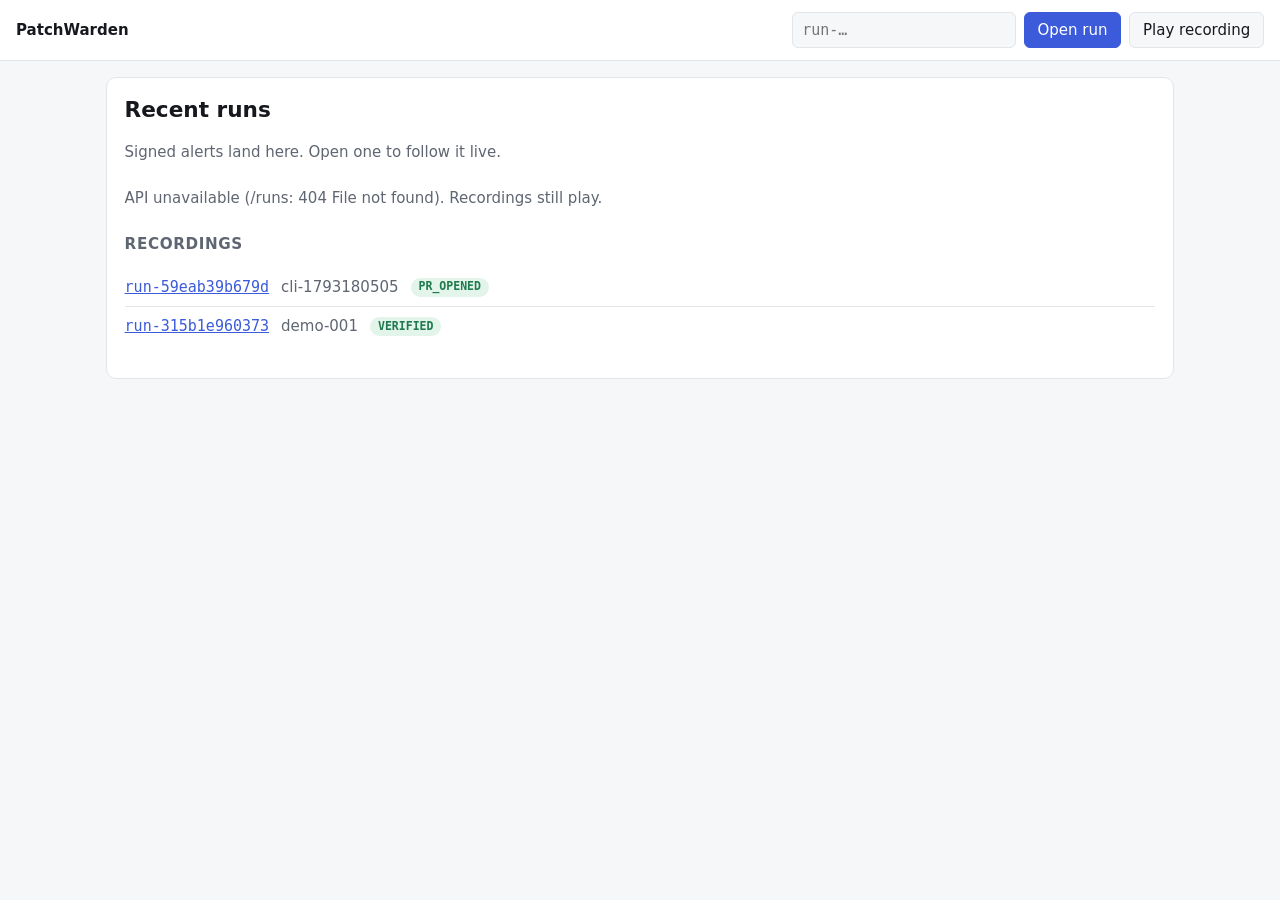
==== patchwarden/ui/index.html @ 035bfddf "Rename project from ResolveLoop to PatchWarden Package resolveloop/ -> patchwarden/, webhook header " ====
<!doctype html>
<html lang="en">
<head>
  <meta charset="utf-8">
  <meta name="viewport" content="width=device-width, initial-scale=1">
  <title>PatchWarden Runs</title>
  <link rel="stylesheet" href="style.css">
</head>
<body>
  <header class="bar">
    <a class="brand" href="./">PatchWarden</a>
    <form id="open-run" class="open-run">
      <input id="run-id" name="run" placeholder="run-…" autocomplete="off" aria-label="Run ID">
      <button type="submit">Open run</button>
      <label class="file-button">
        Play recording
        <input id="recording-file" type="file" accept="application/json,.json" hidden>
      </label>
    </form>
  </header>

  <main>
    <section id="home" class="panel" hidden>
      <h1>Recent runs</h1>
      <p class="muted">Signed alerts land here. Open one to follow it live.</p>
      <ul id="recent" class="recent"></ul>
      <h2>Recordings</h2>
      <ul id="recordings" class="recent"></ul>
    </section>

    <section id="run" hidden>
      <div class="panel summary">
        <div>
          <div class="muted small" id="mode-label"></div>
          <h1 id="run-title"></h1>
          <div class="muted" id="incident-line"></div>
        </div>
        <span id="status" class="status" data-tone="pending"></span>
      </div>

      <ol id="pipeline" class="pipeline" aria-label="Gate sequence"></ol>

      <div class="grid">
        <div class="panel">
          <h2>Timeline</h2>
          <ol id="timeline" class="timeline"></ol>
        </div>
        <aside class="panel">
          <h2>Evidence</h2>
          <div id="evidence"></div>
        </aside>
      </div>
    </section>

    <p id="error" class="error" role="alert" hidden></p>
  </main>

  <script src="app.js"></script>
</body>
</html>
---- patchwarden/ui/style.css ----
:root {
  --bg: #f6f7f9;
  --panel: #ffffff;
  --text: #16181d;
  --muted: #5f6672;
  --line: #e2e5ea;
  --accent: #3b5bdb;
  --ok: #1f7a4d;
  --ok-bg: #e3f4ea;
  --warn: #8a5a00;
  --warn-bg: #fdf1d8;
  --bad: #b42318;
  --bad-bg: #fde8e6;
  --pending-bg: #eceef2;
  --mono: ui-monospace, SFMono-Regular, Menlo, Consolas, monospace;
}

@media (prefers-color-scheme: dark) {
  :root:not([data-theme="light"]) {
    --bg: #111317;
    --panel: #1a1d23;
    --text: #e8eaee;
    --muted: #9aa1ad;
    --line: #2b2f37;
    --accent: #8ea4ff;
    --ok: #6fd39e;
    --ok-bg: #173325;
    --warn: #f1c46b;
    --warn-bg: #3a2d10;
    --bad: #ff8a80;
    --bad-bg: #3d1a17;
    --pending-bg: #262a31;
  }
}

* { box-sizing: border-box; }

body {
  margin: 0;
  background: var(--bg);
  color: var(--text);
  font: 15px/1.5 system-ui, -apple-system, "Segoe UI", sans-serif;
}

h1 { font-size: 1.35rem; margin: 0 0 .25rem; }
h2 { font-size: .95rem; margin: 0 0 .75rem; text-transform: uppercase; letter-spacing: .04em; color: var(--muted); }
a { color: var(--accent); }
.muted { color: var(--muted); }
.small { font-size: .8rem; }

.bar {
  display: flex; flex-wrap: wrap; gap: .75rem; align-items: center; justify-content: space-between;
  padding: .75rem 16px; background: var(--panel); border-bottom: 1px solid var(--line);
}
.brand { font-weight: 700; text-decoration: none; color: var(--text); }
.open-run { display: flex; flex-wrap: wrap; gap: .5rem; min-width: 0; max-width: 100%; }
.open-run input {
  font: inherit; font-family: var(--mono); padding: .35rem .6rem; width: 14rem; min-width: 0; flex: 1 1 10rem;
  background: var(--bg); color: var(--text); border: 1px solid var(--line); border-radius: 6px;
}
button, .file-button {
  font: inherit; padding: .35rem .8rem; border-radius: 6px; cursor: pointer;
  border: 1px solid var(--line); background: var(--bg); color: var(--text);
}
button[type="submit"] { background: var(--accent); border-color: var(--accent); color: #fff; }

main { max-width: 1100px; margin: 0 auto; padding: 16px; }
.panel { background: var(--panel); border: 1px solid var(--line); border-radius: 10px; padding: 1rem 1.1rem; margin-bottom: 1rem; }

.summary { display: flex; gap: 1rem; justify-content: space-between; align-items: flex-start; }
#run-title { font-family: var(--mono); font-size: 1.1rem; word-break: break-all; }

.status, .chip {
  display: inline-block; border-radius: 999px; font-weight: 600; white-space: nowrap;
  background: var(--pending-bg); color: var(--muted);
}
.status { padding: .3rem .8rem; font-size: .85rem; }
.chip { padding: .05rem .5rem; font-size: .72rem; font-family: var(--mono); }
[data-tone="ok"] { background: var(--ok-bg); color: var(--ok); }
[data-tone="warn"] { background: var(--warn-bg); color: var(--warn); }
[data-tone="bad"] { background: var(--bad-bg); color: var(--bad); }

.pipeline {
  list-style: none; margin: 0 0 1rem; padding: 0; display: flex; flex-wrap: wrap; gap: .4rem;
}
.pipeline li {
  flex: 1 1 7rem; padding: .45rem .6rem; border-radius: 8px; font-size: .78rem; font-weight: 600;
  background: var(--panel); border: 1px solid var(--line); color: var(--muted); text-align: center;
}
.pipeline li[data-state="done"] { background: var(--ok-bg); color: var(--ok); border-color: transparent; }
.pipeline li[data-state="current"] { border-color: var(--accent); color: var(--accent); }
.pipeline li[data-state="stopped"] { background: var(--bad-bg); color: var(--bad); border-color: transparent; }

.grid { display: grid; grid-template-columns: minmax(0, 2fr) minmax(0, 1fr); gap: 1rem; }
.grid .panel { margin-bottom: 0; }
@media (max-width: 760px) { .grid { grid-template-columns: minmax(0, 1fr); } .summary { flex-direction: column; } }

.timeline { list-style: none; margin: 0; padding: 0; }
.timeline li { display: grid; grid-template-columns: 3.2rem minmax(0, 1fr); gap: .6rem; padding: .55rem 0; border-top: 1px solid var(--line); }
.timeline li:first-child { border-top: 0; }
.timeline .when { font-family: var(--mono); font-size: .75rem; color: var(--muted); padding-top: .15rem; }
.timeline .message { margin: .2rem 0 0; overflow-wrap: anywhere; white-space: pre-line; }
.timeline li[data-severity="error"] .message { color: var(--bad); }
.timeline li[data-severity="warning"] .message { color: var(--warn); }
.timeline li.fresh { animation: fade-in .4s ease-out; }
@keyframes fade-in { from { opacity: 0; transform: translateY(-3px); } to { opacity: 1; transform: none; } }

details.meta { margin-top: .25rem; font-size: .8rem; }
details.meta summary { cursor: pointer; color: var(--muted); }
dl.kv { display: grid; grid-template-columns: max-content minmax(0, 1fr); gap: .15rem .6rem; margin: .4rem 0 0; }
dl.kv dt { color: var(--muted); font-family: var(--mono); }
dl.kv dd { margin: 0; font-family: var(--mono); overflow-wrap: anywhere; white-space: pre-wrap; }

.check { display: flex; justify-content: space-between; align-items: center; gap: .5rem; padding: .35rem 0; border-top: 1px solid var(--line); font-size: .9rem; }
.check:first-of-type { border-top: 0; }
.evidence-note { font-size: .82rem; color: var(--muted); margin: .75rem 0 0; }
.pr-link { display: block; margin: .75rem 0; padding: .6rem .75rem; border-radius: 8px; background: var(--ok-bg); color: var(--ok); font-weight: 600; text-decoration: none; overflow-wrap: anywhere; }

.recent { list-style: none; margin: 0 0 1rem; padding: 0; }
.recent li { display: flex; gap: .75rem; align-items: center; padding: .5rem 0; border-top: 1px solid var(--line); flex-wrap: wrap; }
.recent li:first-child { border-top: 0; }
.recent a { font-family: var(--mono); }

.error { background: var(--bad-bg); color: var(--bad); padding: .75rem 1rem; border-radius: 8px; }
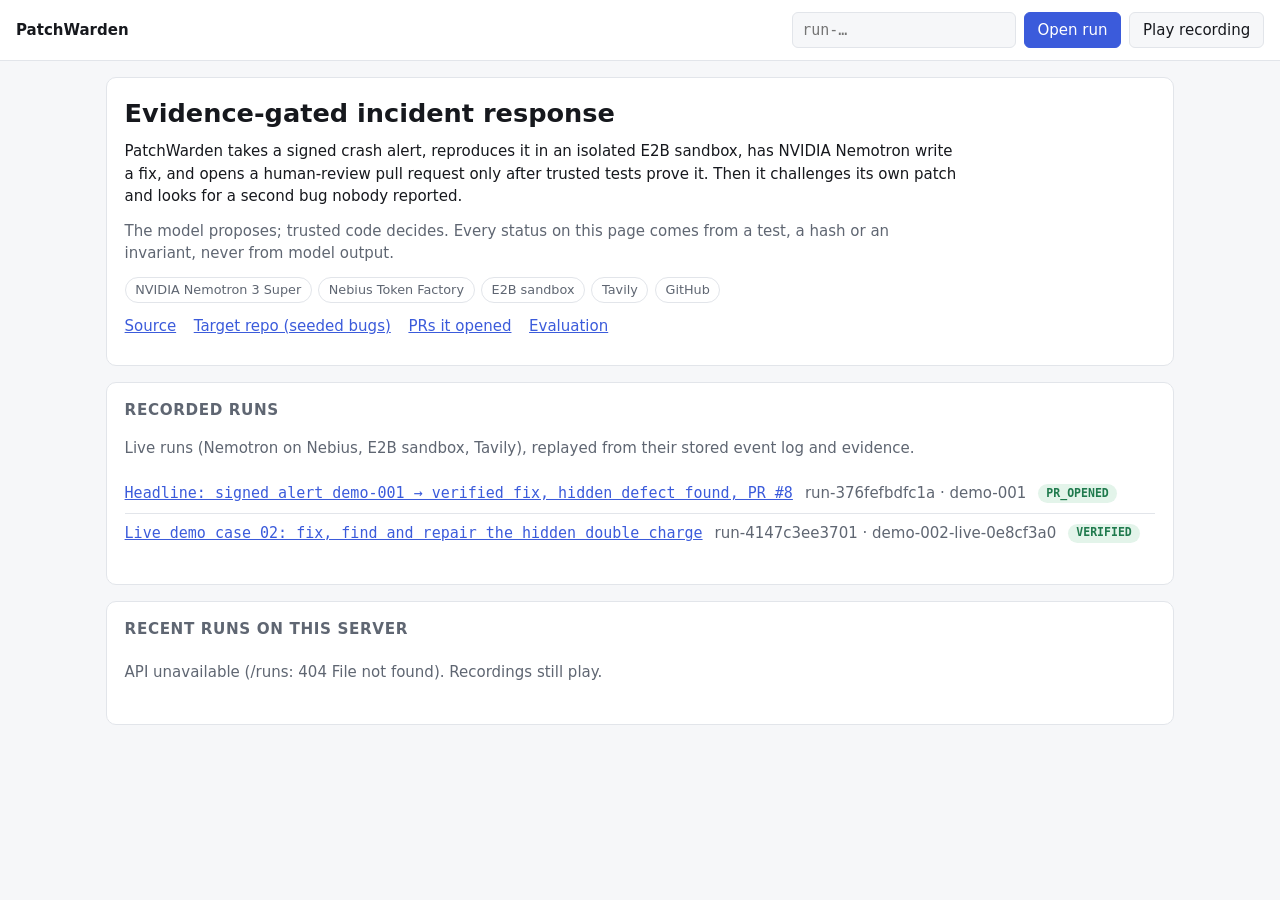
==== commit d5a05d79: "Add a guarded Run live demo, show the verified patch, and polish the progress UI Public demo: GET /d" ====
--- a/patchwarden/ui/index.html
+++ b/patchwarden/ui/index.html
@@ -3,7 +3,8 @@
 <head>
   <meta charset="utf-8">
   <meta name="viewport" content="width=device-width, initial-scale=1">
-  <title>PatchWarden Runs</title>
+  <title>PatchWarden</title>
+  <meta name="description" content="Evidence-gated incident response: reproduce, patch, verify, then open a human-review PR.">
   <link rel="stylesheet" href="style.css">
 </head>
 <body>
@@ -20,12 +21,46 @@
   </header>
 
   <main>
-    <section id="home" class="panel" hidden>
-      <h1>Recent runs</h1>
-      <p class="muted">Signed alerts land here. Open one to follow it live.</p>
-      <ul id="recent" class="recent"></ul>
-      <h2>Recordings</h2>
-      <ul id="recordings" class="recent"></ul>
+    <section id="home" hidden>
+      <div class="panel hero">
+        <h1>Evidence-gated incident response</h1>
+        <p>
+          PatchWarden takes a signed crash alert, reproduces it in an isolated E2B sandbox, has
+          NVIDIA Nemotron write a fix, and opens a human-review pull request only after trusted
+          tests prove it. Then it challenges its own patch and looks for a second bug nobody reported.
+        </p>
+        <p class="muted">The model proposes; trusted code decides. Every status on this page comes from a test, a hash or an invariant, never from model output.</p>
+        <ul class="stack" aria-label="Built with">
+          <li>NVIDIA Nemotron 3 Super</li>
+          <li>Nebius Token Factory</li>
+          <li>E2B sandbox</li>
+          <li>Tavily</li>
+          <li>GitHub</li>
+        </ul>
+        <p class="links">
+          <a href="https://github.com/AIForge10/patchwarden" target="_blank" rel="noopener">Source</a>
+          <a href="https://github.com/Satyabratadas/patchwarden-demo" target="_blank" rel="noopener">Target repo (seeded bugs)</a>
+          <a href="https://github.com/Satyabratadas/patchwarden-demo/pulls" target="_blank" rel="noopener">PRs it opened</a>
+          <a href="https://github.com/AIForge10/patchwarden/blob/main/docs/evaluation.md" target="_blank" rel="noopener">Evaluation</a>
+        </p>
+      </div>
+
+      <div class="panel" id="live-panel" hidden>
+        <h2>Run it live</h2>
+        <p class="muted" id="live-note"></p>
+        <ul id="cases" class="cases"></ul>
+      </div>
+
+      <div class="panel">
+        <h2>Recorded runs</h2>
+        <p class="muted">Live runs (Nemotron on Nebius, E2B sandbox, Tavily), replayed from their stored event log and evidence.</p>
+        <ul id="recordings" class="recent"></ul>
+      </div>
+
+      <div class="panel">
+        <h2>Recent runs on this server</h2>
+        <ul id="recent" class="recent"></ul>
+      </div>
     </section>
 
     <section id="run" hidden>
@@ -50,6 +85,12 @@
           <div id="evidence"></div>
         </aside>
       </div>
+
+      <div class="panel" id="patch-panel" hidden>
+        <h2>Verified patch</h2>
+        <p class="muted small" id="patch-note"></p>
+        <pre id="patch" class="diff"></pre>
+      </div>
     </section>
 
     <p id="error" class="error" role="alert" hidden></p>
--- a/patchwarden/ui/style.css
+++ b/patchwarden/ui/style.css
@@ -90,6 +90,7 @@
 .pipeline li[data-state="done"] { background: var(--ok-bg); color: var(--ok); border-color: transparent; }
 .pipeline li[data-state="current"] { border-color: var(--accent); color: var(--accent); }
 .pipeline li[data-state="stopped"] { background: var(--bad-bg); color: var(--bad); border-color: transparent; }
+.pipeline li[data-state="skipped"] { border-style: dashed; }
 
 .grid { display: grid; grid-template-columns: minmax(0, 2fr) minmax(0, 1fr); gap: 1rem; }
 .grid .panel { margin-bottom: 0; }
@@ -122,3 +123,33 @@
 .recent a { font-family: var(--mono); }
 
 .error { background: var(--bad-bg); color: var(--bad); padding: .75rem 1rem; border-radius: 8px; }
+
+/* Home */
+.hero h1 { font-size: 1.6rem; margin-bottom: .5rem; }
+.hero p { margin: 0 0 .75rem; max-width: 52rem; }
+.stack { list-style: none; display: flex; flex-wrap: wrap; gap: .4rem; margin: 0 0 .75rem; padding: 0; }
+.stack li { padding: .15rem .6rem; border-radius: 999px; border: 1px solid var(--line); font-size: .8rem; color: var(--muted); }
+.links { display: flex; flex-wrap: wrap; gap: .4rem 1.1rem; margin: 0; }
+
+.cases { list-style: none; margin: .5rem 0 0; padding: 0; }
+.cases li { display: flex; align-items: center; gap: .9rem; padding: .65rem 0; border-top: 1px solid var(--line); }
+.cases li:first-child { border-top: 0; }
+.case-id { font-family: var(--mono); font-weight: 700; color: var(--accent); min-width: 1.6rem; }
+.case-body { flex: 1 1 auto; min-width: 0; }
+.case-body .small { margin-top: .15rem; overflow-wrap: anywhere; }
+.run-live { background: var(--accent); border-color: var(--accent); color: #fff; white-space: nowrap; }
+.run-live:disabled { background: var(--pending-bg); border-color: var(--line); color: var(--muted); cursor: not-allowed; }
+@media (max-width: 520px) { .cases li { flex-wrap: wrap; } .run-live { width: 100%; } }
+
+/* Run page */
+.sources { margin: .35rem 0 0; padding-left: 1.1rem; font-size: .82rem; }
+.sources li { margin: .2rem 0; overflow-wrap: anywhere; }
+.diff {
+  margin: 0; padding: .75rem; overflow-x: auto; border-radius: 8px; background: var(--bg);
+  font: .8rem/1.45 var(--mono); border: 1px solid var(--line);
+}
+.diff span { display: block; white-space: pre; }
+.diff .add { background: var(--ok-bg); color: var(--ok); }
+.diff .del { background: var(--bad-bg); color: var(--bad); }
+.diff .hunk { color: var(--accent); }
+.diff .file { color: var(--muted); font-weight: 600; }
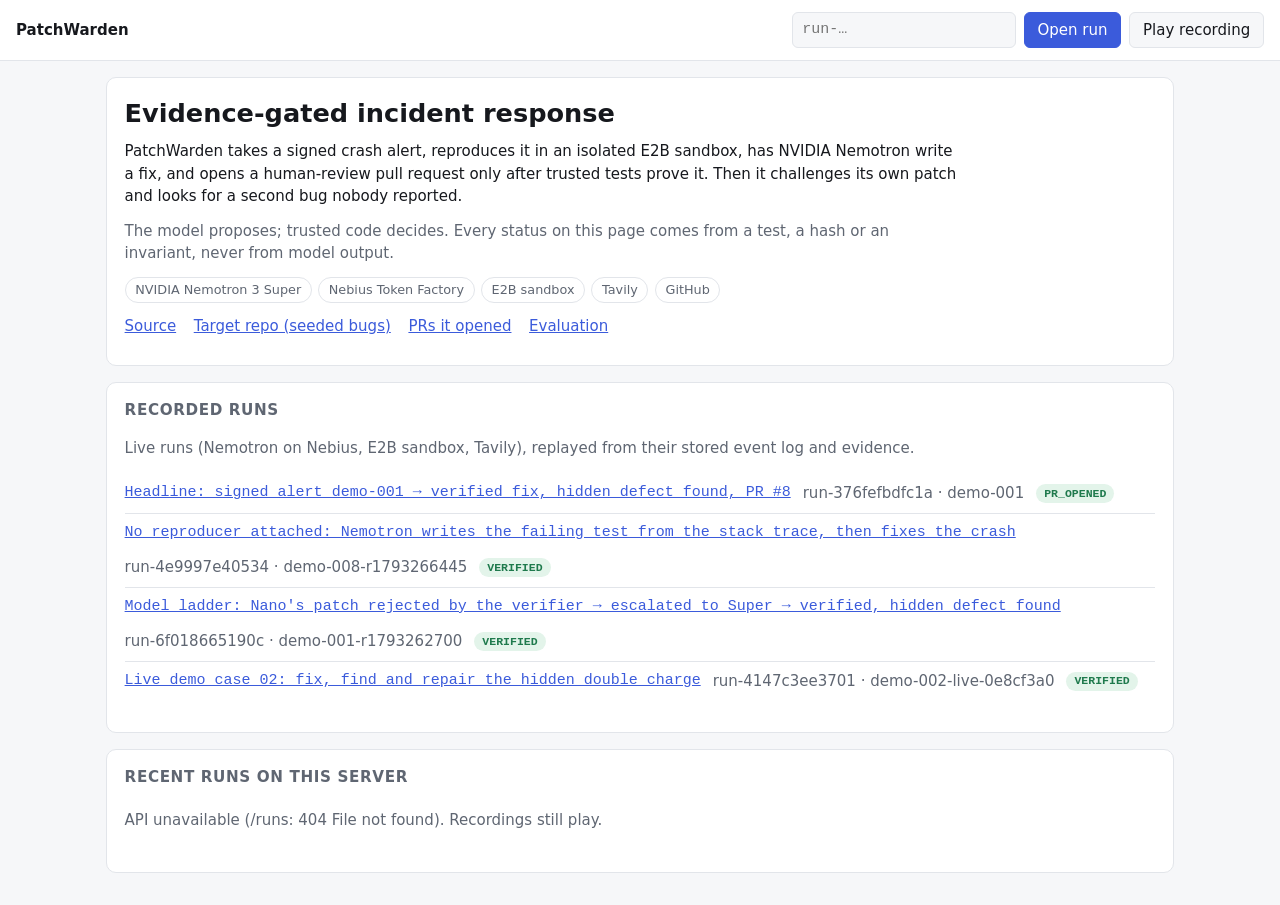
==== commit 81ca4497: "Write the reproducer from the stack trace when an alert ships none reproducer_id "synthesize": Nemot" ====
--- a/patchwarden/ui/index.html
+++ b/patchwarden/ui/index.html
@@ -86,6 +86,12 @@
         </aside>
       </div>
 
+      <div class="panel" id="reproducer-panel" hidden>
+        <h2>Reproducer written by the model</h2>
+        <p class="muted small" id="reproducer-note"></p>
+        <pre id="reproducer" class="diff"></pre>
+      </div>
+
       <div class="panel" id="patch-panel" hidden>
         <h2>Verified patch</h2>
         <p class="muted small" id="patch-note"></p>
